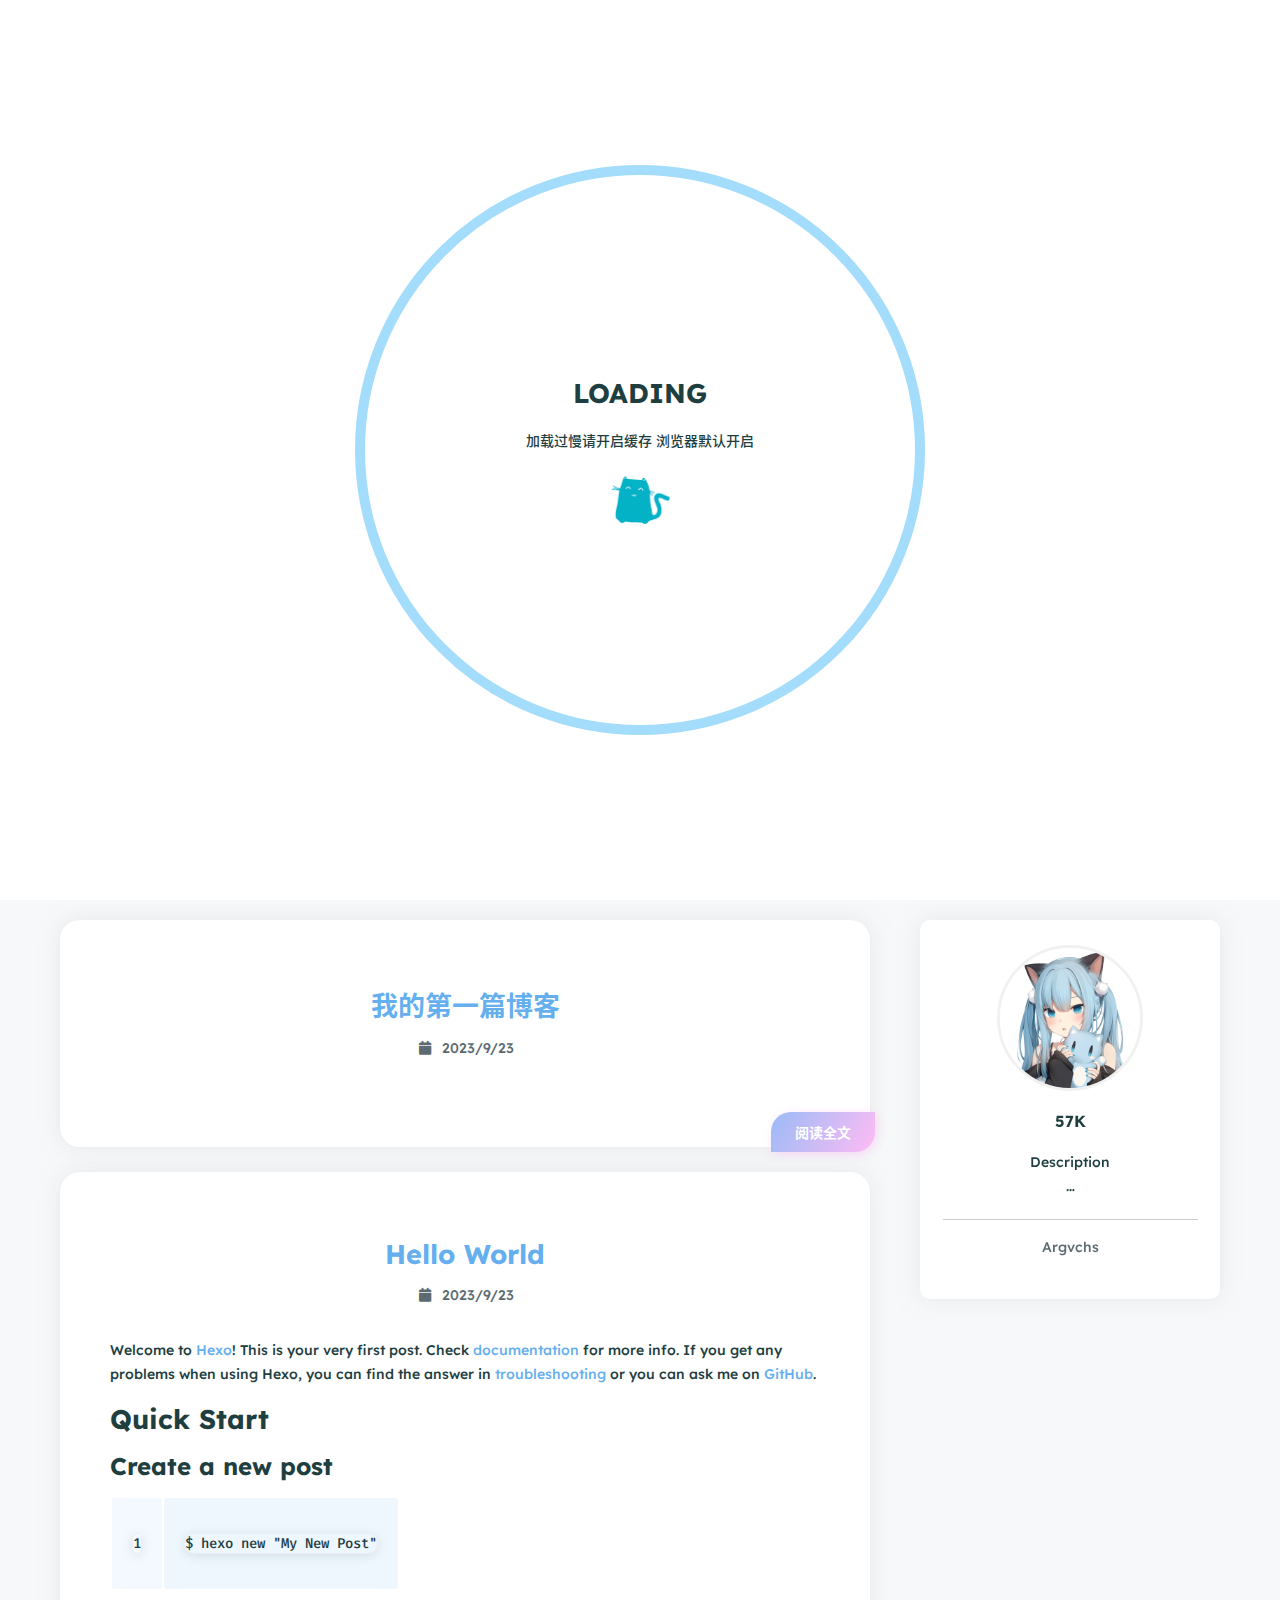
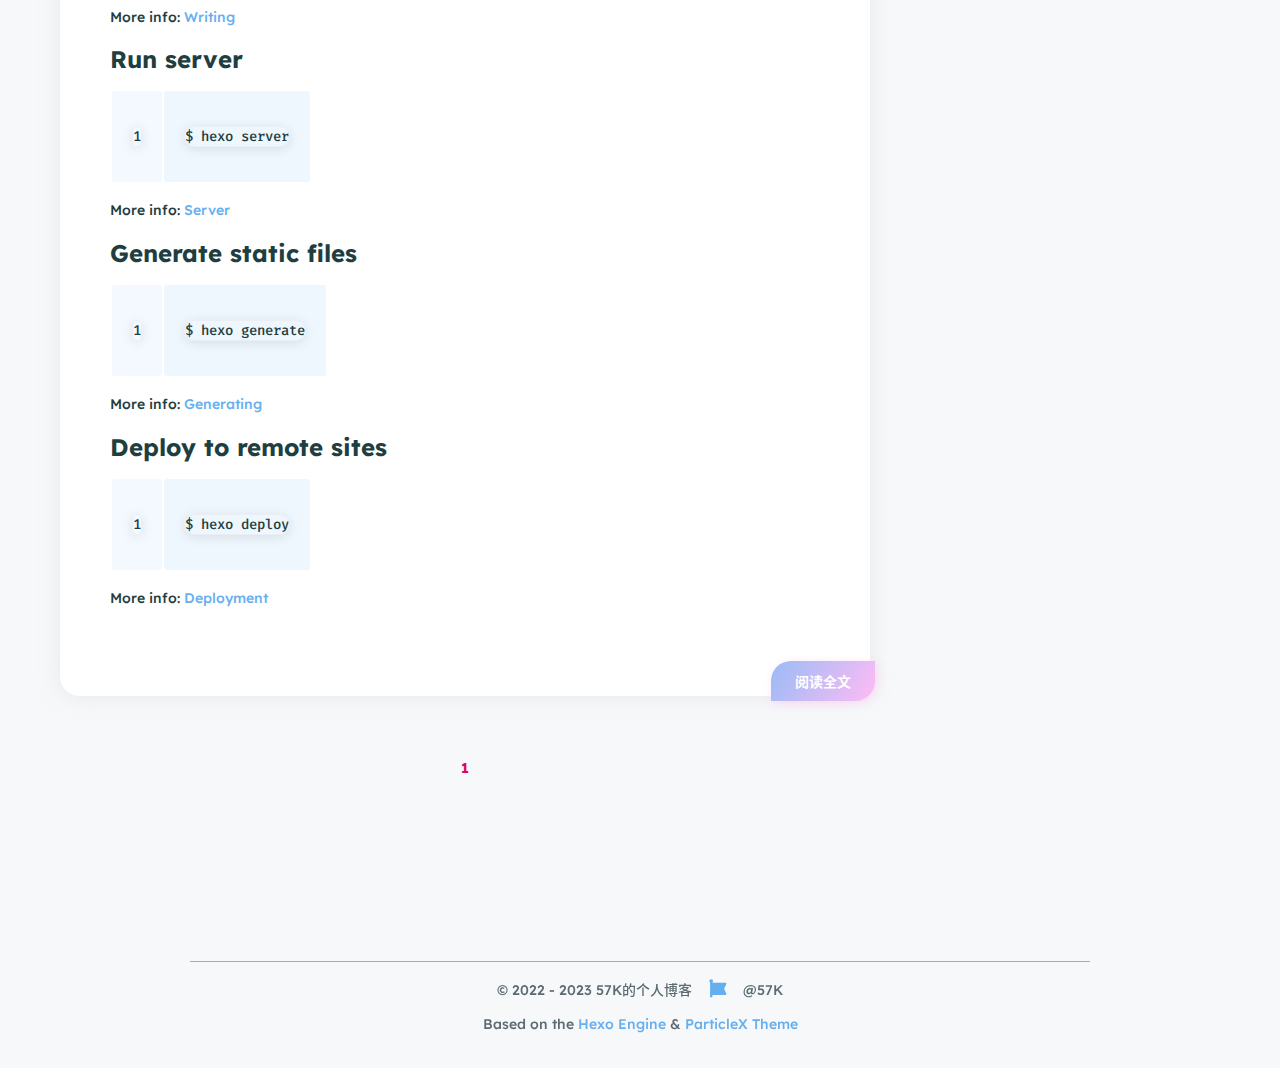
==== index.html @ a61293b7 "Site updated: 2023-09-23 15:09:14" ====
<!DOCTYPE html>
<html lang="zh-Hans">
    <head>
        <meta charset="utf-8" />
        <title>57K的个人博客</title>
        <meta name="author" content="57K" />
        <meta name="description" content="由Hexo+Github搭建" />
        <meta name="keywords" content="记录生活,记录美好" />
        <meta name="viewport" content="width=device-width, initial-scale=1.0, maximum-scale=1.0, user-scalable=0" />
        <link rel="icon" href="/images/avatar.jpg" />
        <script src="https://cdn.staticfile.org/vue/3.3.4/vue.global.prod.min.js"></script>
<link rel="stylesheet" href="https://cdn.staticfile.org/font-awesome/6.4.0/css/all.min.css" />
<link rel="stylesheet" href="/css/fonts.min.css" />
<script> const mixins = {}; </script>

<script src="https://polyfill.io/v3/polyfill.min.js?features=default"></script>


<script src="https://cdn.staticfile.org/highlight.js/11.8.0/highlight.min.js"></script>
<script src="https://cdn.staticfile.org/highlightjs-line-numbers.js/2.8.0/highlightjs-line-numbers.min.js"></script>
<link
    rel="stylesheet"
    href="https://cdn.staticfile.org/highlight.js/11.8.0/styles/github.min.css"
/>
<script src="/js/lib/highlight.js"></script>



<script src="/js/lib/preview.js"></script>





<script src="/js/lib/home.js"></script>

<link rel="stylesheet" href="/css/main.css" />

    <meta name="generator" content="Hexo 6.3.0"></head>
    <body>
        <div id="layout">
            <transition name="fade">
                <div id="loading" v-show="loading">
                    <div id="loading-circle">
                        <h2>LOADING</h2>
                        <p>加载过慢请开启缓存 浏览器默认开启</p>
                        <img src="/images/loading.gif" />
                    </div>
                </div>
            </transition>
            <div id="menu" :class="{ hidden: hiddenMenu, 'menu-color': menuColor}">
    <nav id="desktop-menu">
        <a class="title" href="/">
            <span>57K的个人博客</span>
        </a>
        
        <a href="/">
            <i class="fa-solid fa-house fa-fw"></i>
            <span>&ensp;Home</span>
        </a>
        
        <a href="/about">
            <i class="fa-solid fa-id-card fa-fw"></i>
            <span>&ensp;About</span>
        </a>
        
        <a href="/archives">
            <i class="fa-solid fa-box-archive fa-fw"></i>
            <span>&ensp;Archives</span>
        </a>
        
        <a href="/categories">
            <i class="fa-solid fa-bookmark fa-fw"></i>
            <span>&ensp;Categories</span>
        </a>
        
        <a href="/tags">
            <i class="fa-solid fa-tags fa-fw"></i>
            <span>&ensp;Tags</span>
        </a>
        
    </nav>
    <nav id="mobile-menu">
        <div class="title" @click="showMenuItems = !showMenuItems">
            <i class="fa-solid fa-bars fa-fw"></i>
            <span>&emsp;57K的个人博客</span>
        </div>
        <transition name="slide">
            <div class="items" v-show="showMenuItems">
                
                <a href="/">
                    <div class="item">
                        <div style="min-width: 20px; max-width: 50px; width: 10%">
                            <i class="fa-solid fa-house fa-fw"></i>
                        </div>
                        <div style="min-width: 100px; max-width: 150%; width: 20%">Home</div>
                    </div>
                </a>
                
                <a href="/about">
                    <div class="item">
                        <div style="min-width: 20px; max-width: 50px; width: 10%">
                            <i class="fa-solid fa-id-card fa-fw"></i>
                        </div>
                        <div style="min-width: 100px; max-width: 150%; width: 20%">About</div>
                    </div>
                </a>
                
                <a href="/archives">
                    <div class="item">
                        <div style="min-width: 20px; max-width: 50px; width: 10%">
                            <i class="fa-solid fa-box-archive fa-fw"></i>
                        </div>
                        <div style="min-width: 100px; max-width: 150%; width: 20%">Archives</div>
                    </div>
                </a>
                
                <a href="/categories">
                    <div class="item">
                        <div style="min-width: 20px; max-width: 50px; width: 10%">
                            <i class="fa-solid fa-bookmark fa-fw"></i>
                        </div>
                        <div style="min-width: 100px; max-width: 150%; width: 20%">Categories</div>
                    </div>
                </a>
                
                <a href="/tags">
                    <div class="item">
                        <div style="min-width: 20px; max-width: 50px; width: 10%">
                            <i class="fa-solid fa-tags fa-fw"></i>
                        </div>
                        <div style="min-width: 100px; max-width: 150%; width: 20%">Tags</div>
                    </div>
                </a>
                
            </div>
        </transition>
    </nav>
</div>
<transition name="fade">
    <div id="menu-curtain" @click="showMenuItems = !showMenuItems" v-show="showMenuItems"></div>
</transition>

            <div id="main" :class="loading ? 'into-enter-from': 'into-enter-active'">
                <div id="home-head">
    <div id="home-background" ref="homeBackground" data-images="/images/background.jpg"></div>
    <div id="home-info" @click="homeClick">
        <span class="loop"></span>
        <span class="loop"></span>
        <span class="loop"></span>
        <span class="loop"></span>
        <span class="info">
            <div class="wrap">
                <h1>57K的个人博客</h1>
                <h3>风止于秋水，我止于你。</h3>
                <h5>由Hexo+Github搭建</h5>
            </div>
        </span>
    </div>
</div>
<div id="home-posts-wrap" true ref="homePostsWrap">
    <div id="home-posts">
        

<div class="post">
    <a href="/2023/09/23/%E6%88%91%E7%9A%84%E7%AC%AC%E4%B8%80%E7%AF%87%E5%8D%9A%E5%AE%A2/">
        <h2 class="post-title">我的第一篇博客</h2>
    </a>
    <div class="category-and-date">
        
        <span class="date">
            <span class="icon">
                <i class="fa-solid fa-calendar fa-fw"></i>
            </span>
            2023/9/23
        </span>
        
        
    </div>
    <div class="description">
        <div class="content" v-pre>
            
            
            
        </div>
    </div>
    <div class="post-tags">
        
        
        
    </div>
    <a href="/2023/09/23/%E6%88%91%E7%9A%84%E7%AC%AC%E4%B8%80%E7%AF%87%E5%8D%9A%E5%AE%A2/" class="go-post">阅读全文</a>
</div>

<div class="post">
    <a href="/2023/09/23/hello-world/">
        <h2 class="post-title">Hello World</h2>
    </a>
    <div class="category-and-date">
        
        <span class="date">
            <span class="icon">
                <i class="fa-solid fa-calendar fa-fw"></i>
            </span>
            2023/9/23
        </span>
        
        
    </div>
    <div class="description">
        <div class="content" v-pre>
            
            <p>Welcome to <a target="_blank" rel="noopener" href="https://hexo.io/">Hexo</a>! This is your very first post. Check <a target="_blank" rel="noopener" href="https://hexo.io/docs/">documentation</a> for more info. If you get any problems when using Hexo, you can find the answer in <a target="_blank" rel="noopener" href="https://hexo.io/docs/troubleshooting.html">troubleshooting</a> or you can ask me on <a target="_blank" rel="noopener" href="https://github.com/hexojs/hexo/issues">GitHub</a>.</p>
<h2 id="Quick-Start"><a href="#Quick-Start" class="headerlink" title="Quick Start"></a>Quick Start</h2><h3 id="Create-a-new-post"><a href="#Create-a-new-post" class="headerlink" title="Create a new post"></a>Create a new post</h3><figure class="highlight bash"><table><tr><td class="gutter"><pre><span class="line">1</span><br></pre></td><td class="code"><pre><span class="line">$ hexo new <span class="string">&quot;My New Post&quot;</span></span><br></pre></td></tr></table></figure>

<p>More info: <a target="_blank" rel="noopener" href="https://hexo.io/docs/writing.html">Writing</a></p>
<h3 id="Run-server"><a href="#Run-server" class="headerlink" title="Run server"></a>Run server</h3><figure class="highlight bash"><table><tr><td class="gutter"><pre><span class="line">1</span><br></pre></td><td class="code"><pre><span class="line">$ hexo server</span><br></pre></td></tr></table></figure>

<p>More info: <a target="_blank" rel="noopener" href="https://hexo.io/docs/server.html">Server</a></p>
<h3 id="Generate-static-files"><a href="#Generate-static-files" class="headerlink" title="Generate static files"></a>Generate static files</h3><figure class="highlight bash"><table><tr><td class="gutter"><pre><span class="line">1</span><br></pre></td><td class="code"><pre><span class="line">$ hexo generate</span><br></pre></td></tr></table></figure>

<p>More info: <a target="_blank" rel="noopener" href="https://hexo.io/docs/generating.html">Generating</a></p>
<h3 id="Deploy-to-remote-sites"><a href="#Deploy-to-remote-sites" class="headerlink" title="Deploy to remote sites"></a>Deploy to remote sites</h3><figure class="highlight bash"><table><tr><td class="gutter"><pre><span class="line">1</span><br></pre></td><td class="code"><pre><span class="line">$ hexo deploy</span><br></pre></td></tr></table></figure>

<p>More info: <a target="_blank" rel="noopener" href="https://hexo.io/docs/one-command-deployment.html">Deployment</a></p>

            
        </div>
    </div>
    <div class="post-tags">
        
        
        
    </div>
    <a href="/2023/09/23/hello-world/" class="go-post">阅读全文</a>
</div>


        <div class="page-current">
    
    <span class="current">1</span>
    
    
    
    
</div>

    </div>
    
    <div id="home-card">
        <div id="card-style">
    <div id="card-div">
        <div class="avatar">
            <img src="/images/avatar.jpg" alt="avatar" />
        </div>
        <div class="name">57K</div>
        <div class="description">
            <p>Description<br>…</p>

        </div>
        
        
        <div class="friend-links">
            
            <div class="friend-link">
                <a target="_blank" rel="noopener" href="https://argvchs.github.io">Argvchs</a>
            </div>
            
        </div>
        
    </div>
</div>

    </div>
    
</div>

                <footer id="footer">
    <div id="footer-wrap">
        <div>
            &copy;
            2022 - 2023 57K的个人博客
            <span id="footer-icon">
                <i class="fa-solid fa-font-awesome fa-fw"></i>
            </span>
            &commat;57K
        </div>
        <div>
            Based on the <a target="_blank" rel="noopener" href="https://hexo.io">Hexo Engine</a> &amp;
            <a target="_blank" rel="noopener" href="https://github.com/theme-particlex/hexo-theme-particlex">ParticleX Theme</a>
        </div>
        
    </div>
</footer>

            </div>
            
            <transition name="fade">
                <div id="preview" ref="preview" v-show="previewShow">
                    <img id="preview-content" ref="previewContent" />
                </div>
            </transition>
            
        </div>
        <script src="/js/main.js"></script>
        
    </body>
</html>
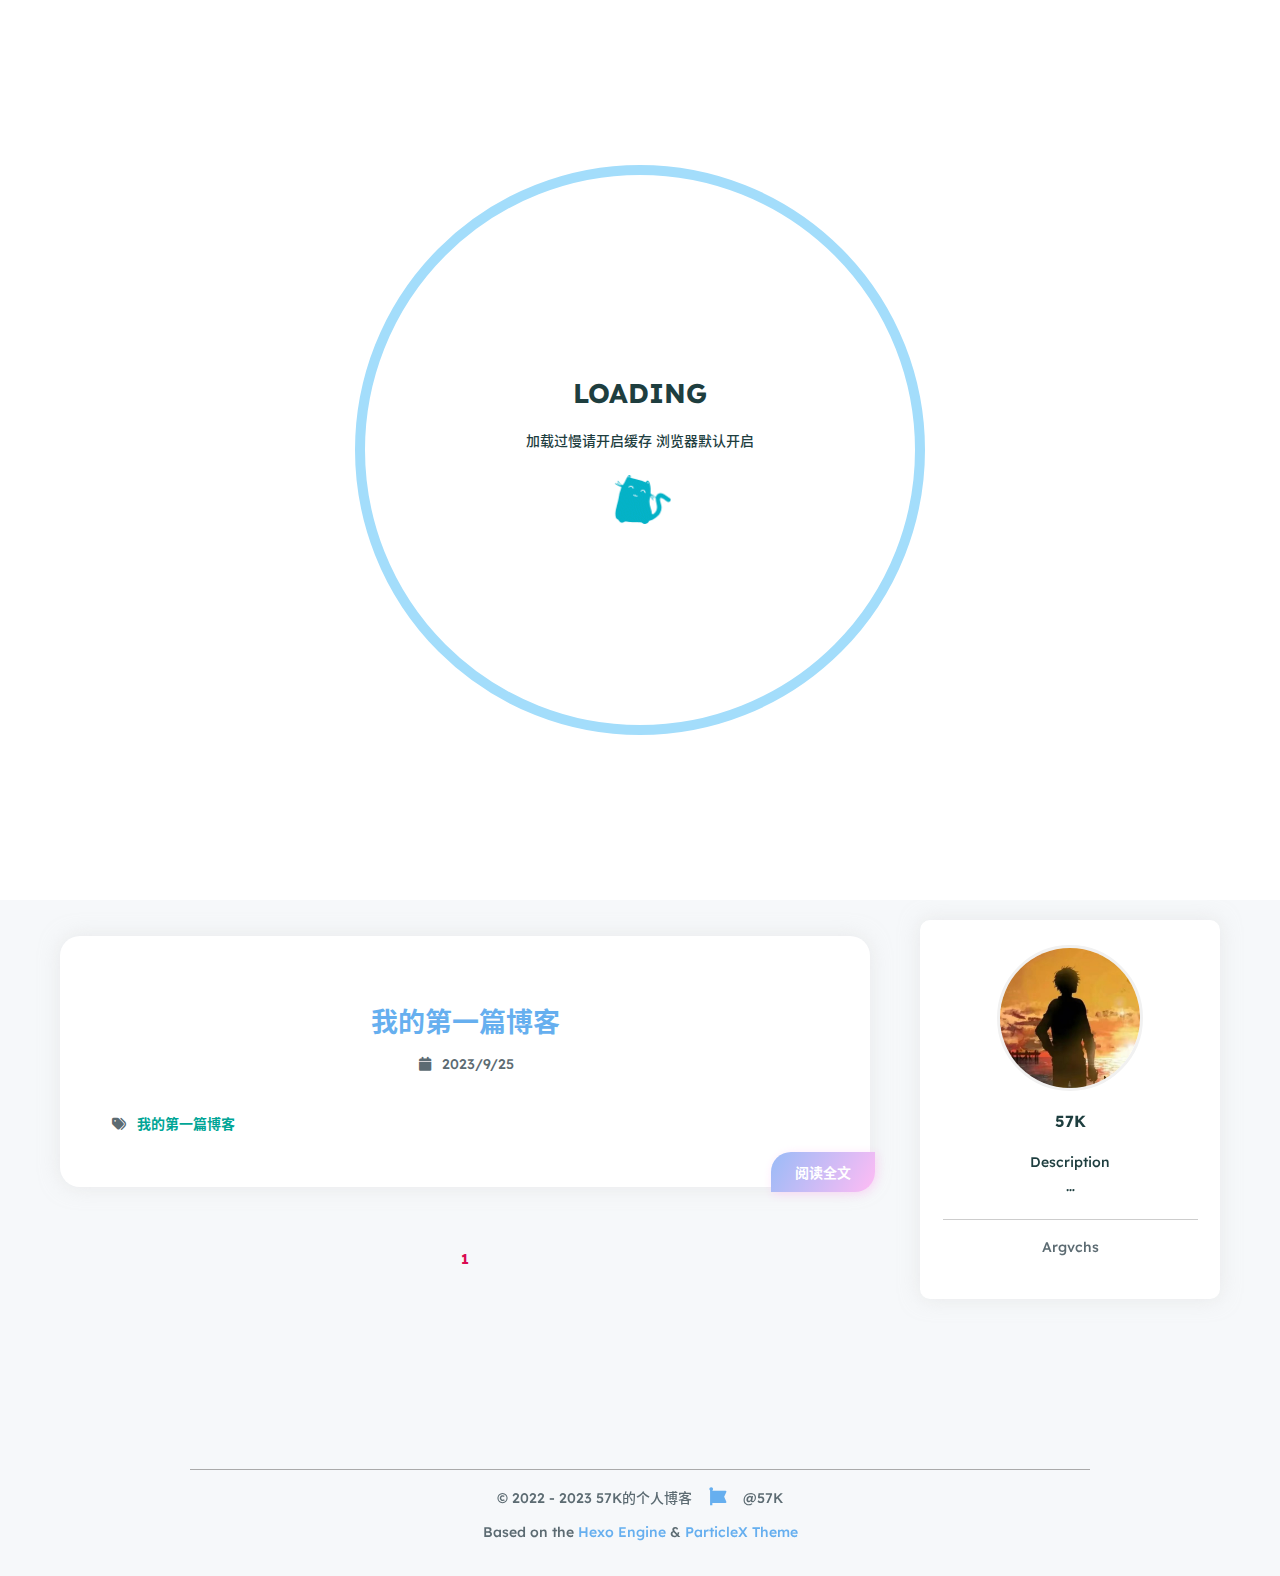
==== commit d34b141f: "Site updated: 2023-09-25 13:52:32" ====
--- a/index.html
+++ b/index.html
@@ -164,7 +164,7 @@
         
 
 <div class="post">
-    <a href="/2023/09/23/%E6%88%91%E7%9A%84%E7%AC%AC%E4%B8%80%E7%AF%87%E5%8D%9A%E5%AE%A2/">
+    <a href="/2023/09/25/%E6%88%91%E7%9A%84%E7%AC%AC%E4%B8%80%E7%AF%87%E5%8D%9A%E5%AE%A2/">
         <h2 class="post-title">我的第一篇博客</h2>
     </a>
     <div class="category-and-date">
@@ -173,7 +173,7 @@
             <span class="icon">
                 <i class="fa-solid fa-calendar fa-fw"></i>
             </span>
-            2023/9/23
+            2023/9/25
         </span>
         
         
@@ -187,53 +187,19 @@
     </div>
     <div class="post-tags">
         
-        
-        
-    </div>
-    <a href="/2023/09/23/%E6%88%91%E7%9A%84%E7%AC%AC%E4%B8%80%E7%AF%87%E5%8D%9A%E5%AE%A2/" class="go-post">阅读全文</a>
-</div>
-
-<div class="post">
-    <a href="/2023/09/23/hello-world/">
-        <h2 class="post-title">Hello World</h2>
-    </a>
-    <div class="category-and-date">
-        
-        <span class="date">
-            <span class="icon">
-                <i class="fa-solid fa-calendar fa-fw"></i>
-            </span>
-            2023/9/23
-        </span>
-        
-        
-    </div>
-    <div class="description">
-        <div class="content" v-pre>
-            
-            <p>Welcome to <a target="_blank" rel="noopener" href="https://hexo.io/">Hexo</a>! This is your very first post. Check <a target="_blank" rel="noopener" href="https://hexo.io/docs/">documentation</a> for more info. If you get any problems when using Hexo, you can find the answer in <a target="_blank" rel="noopener" href="https://hexo.io/docs/troubleshooting.html">troubleshooting</a> or you can ask me on <a target="_blank" rel="noopener" href="https://github.com/hexojs/hexo/issues">GitHub</a>.</p>
-<h2 id="Quick-Start"><a href="#Quick-Start" class="headerlink" title="Quick Start"></a>Quick Start</h2><h3 id="Create-a-new-post"><a href="#Create-a-new-post" class="headerlink" title="Create a new post"></a>Create a new post</h3><figure class="highlight bash"><table><tr><td class="gutter"><pre><span class="line">1</span><br></pre></td><td class="code"><pre><span class="line">$ hexo new <span class="string">&quot;My New Post&quot;</span></span><br></pre></td></tr></table></figure>
-
-<p>More info: <a target="_blank" rel="noopener" href="https://hexo.io/docs/writing.html">Writing</a></p>
-<h3 id="Run-server"><a href="#Run-server" class="headerlink" title="Run server"></a>Run server</h3><figure class="highlight bash"><table><tr><td class="gutter"><pre><span class="line">1</span><br></pre></td><td class="code"><pre><span class="line">$ hexo server</span><br></pre></td></tr></table></figure>
-
-<p>More info: <a target="_blank" rel="noopener" href="https://hexo.io/docs/server.html">Server</a></p>
-<h3 id="Generate-static-files"><a href="#Generate-static-files" class="headerlink" title="Generate static files"></a>Generate static files</h3><figure class="highlight bash"><table><tr><td class="gutter"><pre><span class="line">1</span><br></pre></td><td class="code"><pre><span class="line">$ hexo generate</span><br></pre></td></tr></table></figure>
-
-<p>More info: <a target="_blank" rel="noopener" href="https://hexo.io/docs/generating.html">Generating</a></p>
-<h3 id="Deploy-to-remote-sites"><a href="#Deploy-to-remote-sites" class="headerlink" title="Deploy to remote sites"></a>Deploy to remote sites</h3><figure class="highlight bash"><table><tr><td class="gutter"><pre><span class="line">1</span><br></pre></td><td class="code"><pre><span class="line">$ hexo deploy</span><br></pre></td></tr></table></figure>
-
-<p>More info: <a target="_blank" rel="noopener" href="https://hexo.io/docs/one-command-deployment.html">Deployment</a></p>
-
-            
-        </div>
-    </div>
-    <div class="post-tags">
-        
-        
-        
-    </div>
-    <a href="/2023/09/23/hello-world/" class="go-post">阅读全文</a>
+        <span class="icon">
+            <i class="fa-solid fa-tags fa-fw"></i>
+        </span>
+        
+        
+        
+        <span class="tag">
+            
+            <a href="/tags/%E6%88%91%E7%9A%84%E7%AC%AC%E4%B8%80%E7%AF%87%E5%8D%9A%E5%AE%A2/" style="color: #00a596">我的第一篇博客</a>
+        </span>
+        
+    </div>
+    <a href="/2023/09/25/%E6%88%91%E7%9A%84%E7%AC%AC%E4%B8%80%E7%AF%87%E5%8D%9A%E5%AE%A2/" class="go-post">阅读全文</a>
 </div>
 
 
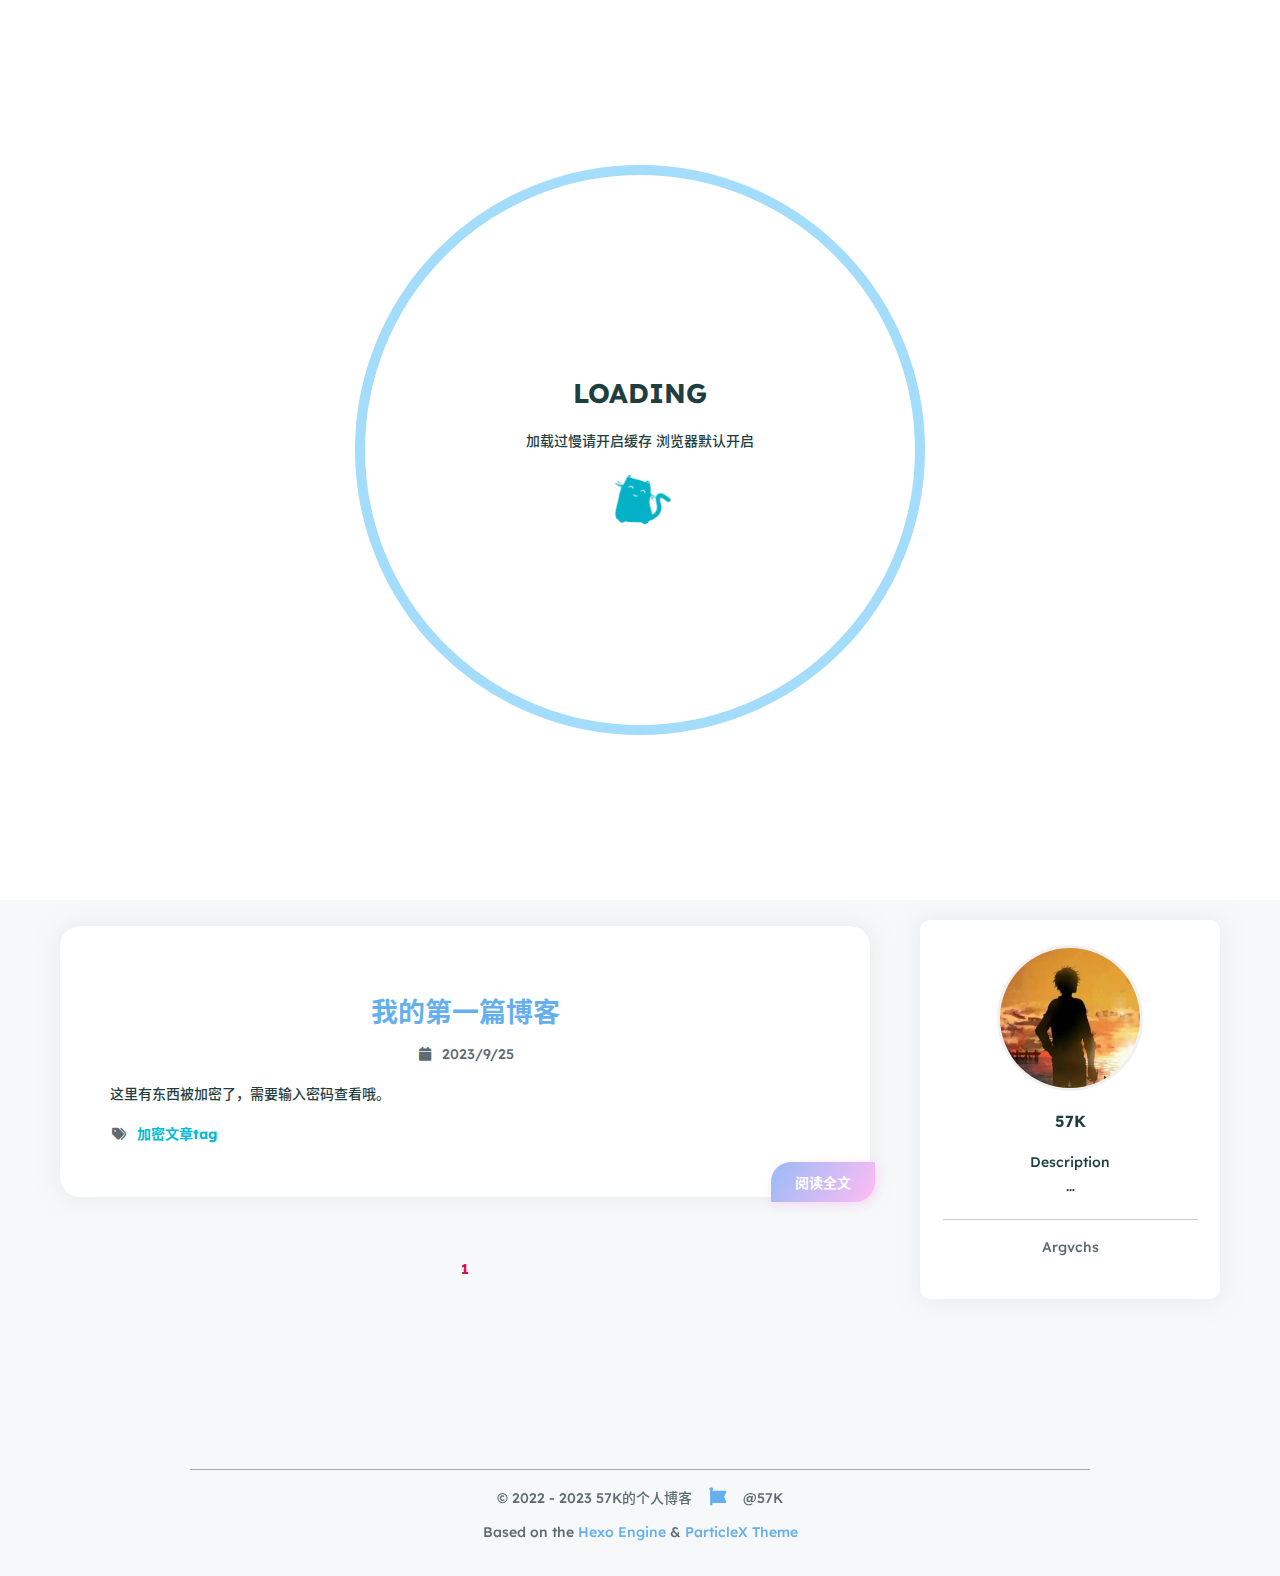
==== commit 420bd443: "Site updated: 2023-09-25 14:30:06" ====
--- a/index.html
+++ b/index.html
@@ -181,7 +181,7 @@
     <div class="description">
         <div class="content" v-pre>
             
-            
+            这里有东西被加密了，需要输入密码查看哦。
             
         </div>
     </div>
@@ -195,7 +195,7 @@
         
         <span class="tag">
             
-            <a href="/tags/%E6%88%91%E7%9A%84%E7%AC%AC%E4%B8%80%E7%AF%87%E5%8D%9A%E5%AE%A2/" style="color: #00a596">我的第一篇博客</a>
+            <a href="/tags/%E5%8A%A0%E5%AF%86%E6%96%87%E7%AB%A0tag/" style="color: #00bcd4">加密文章tag</a>
         </span>
         
     </div>
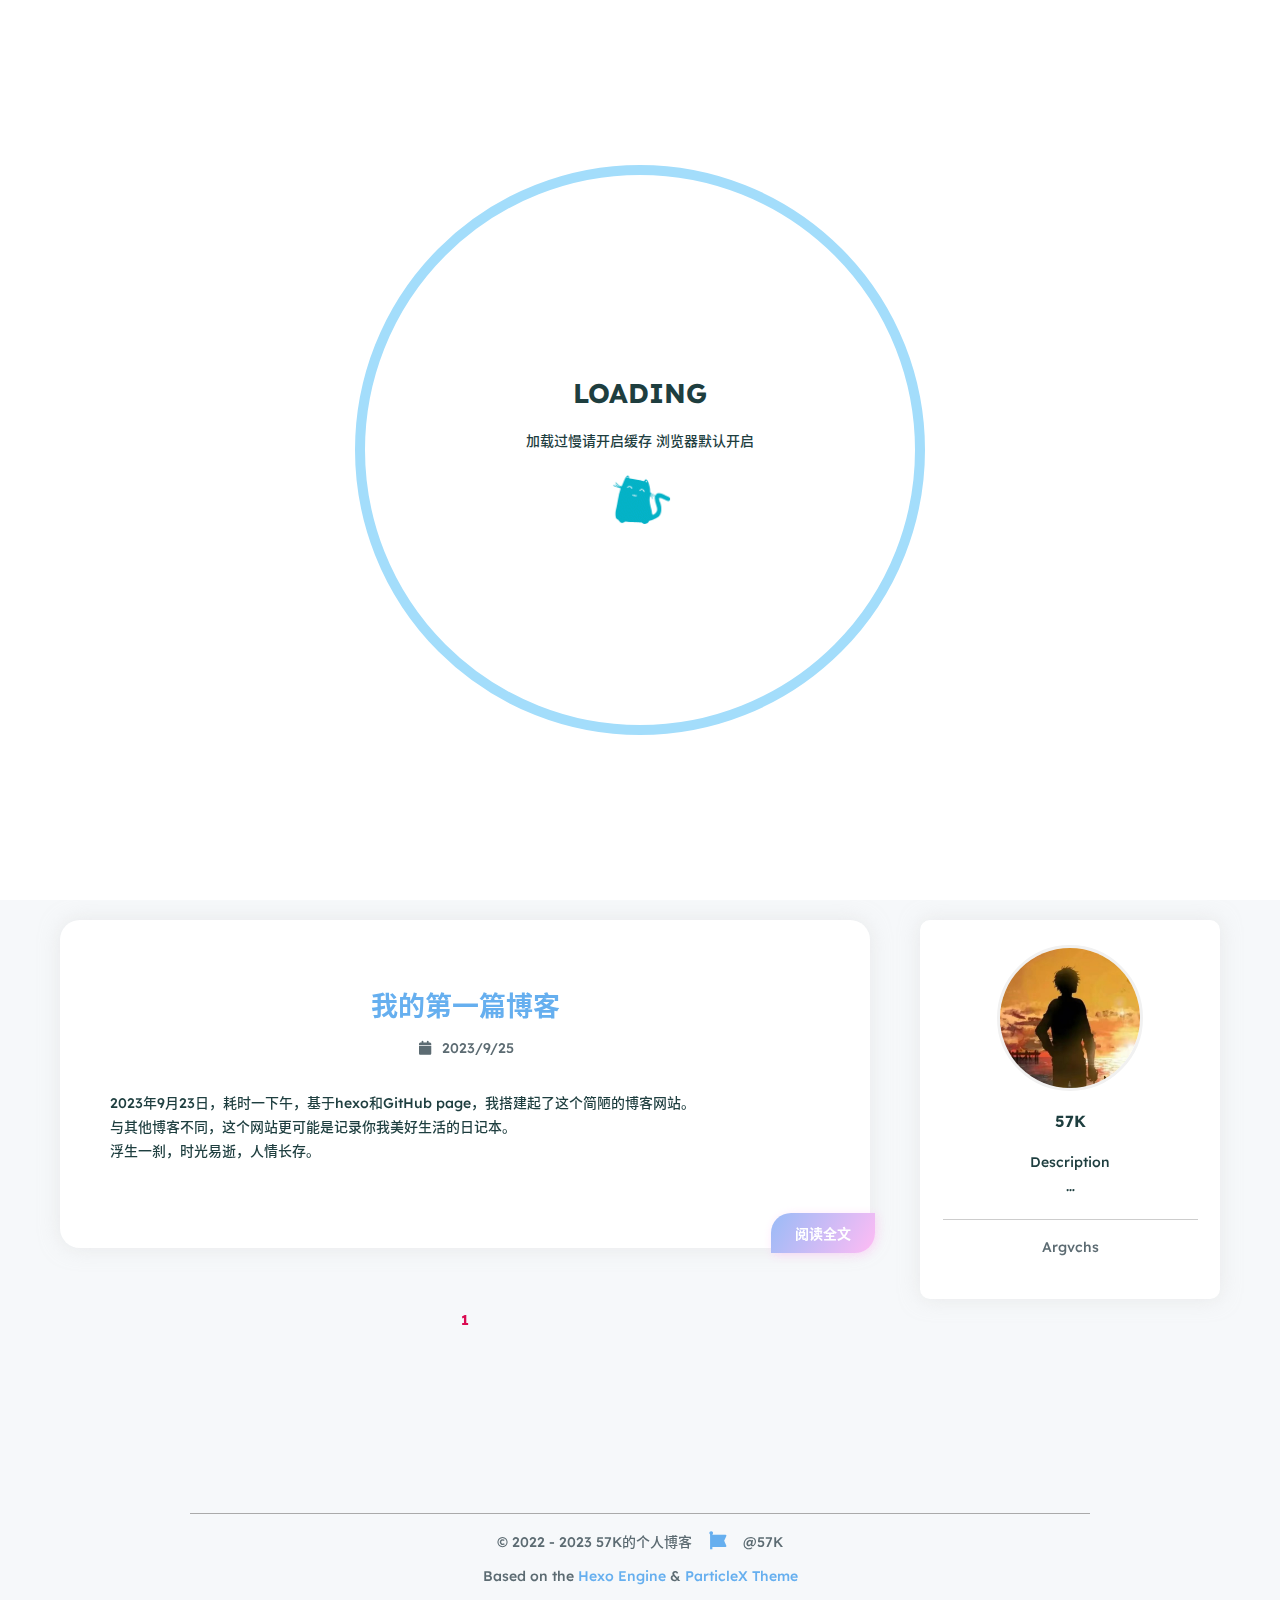
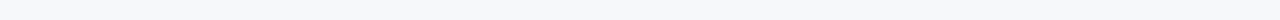
==== commit 0dd75e56: "Site updated: 2023-09-25 15:31:20" ====
--- a/index.html
+++ b/index.html
@@ -181,22 +181,14 @@
     <div class="description">
         <div class="content" v-pre>
             
-            这里有东西被加密了，需要输入密码查看哦。
+            <p>2023年9月23日，耗时一下午，基于hexo和GitHub page，我搭建起了这个简陋的博客网站。<br>与其他博客不同，这个网站更可能是记录你我美好生活的日记本。<br>浮生一刹，时光易逝，人情长存。</p>
+
             
         </div>
     </div>
     <div class="post-tags">
         
-        <span class="icon">
-            <i class="fa-solid fa-tags fa-fw"></i>
-        </span>
-        
-        
-        
-        <span class="tag">
-            
-            <a href="/tags/%E5%8A%A0%E5%AF%86%E6%96%87%E7%AB%A0tag/" style="color: #00bcd4">加密文章tag</a>
-        </span>
+        
         
     </div>
     <a href="/2023/09/25/%E6%88%91%E7%9A%84%E7%AC%AC%E4%B8%80%E7%AF%87%E5%8D%9A%E5%AE%A2/" class="go-post">阅读全文</a>
@@ -273,3 +265,14 @@
         
     </body>
 </html>
+<canvas
+    id="fireworks"
+    style="position: fixed; top: 0; left: 0; width: 100vw; height: 100vh; pointer-events: none; z-index: 32767"
+></canvas>
+<script src="https://cdn.staticfile.org/animejs/3.2.1/anime.min.js"></script>
+<script src="/js/fireworks.min.js"></script>
+<canvas
+    id="background"
+    style="position: fixed; top: 0; left: 0; width: 100vw; height: 100vh; pointer-events: none; z-index: -1"
+></canvas>
+<script src="/js/background.min.js"></script>
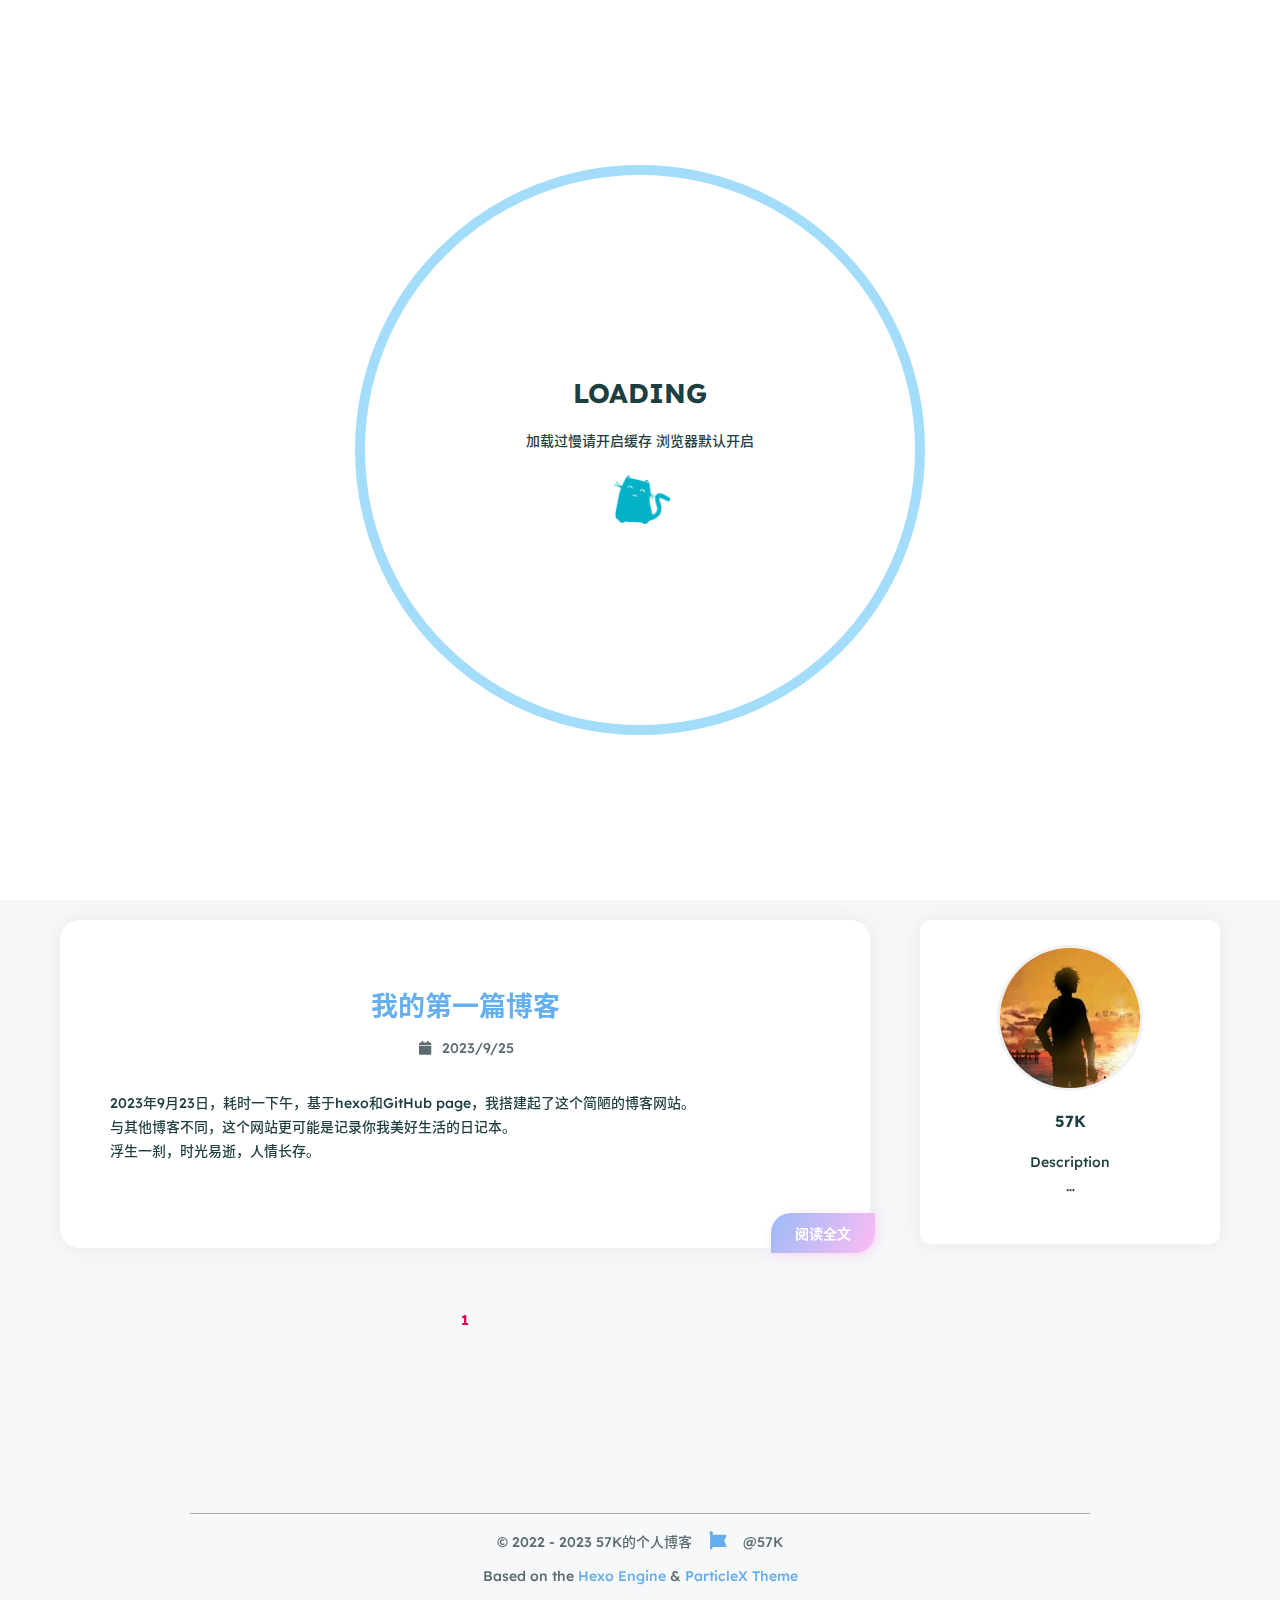
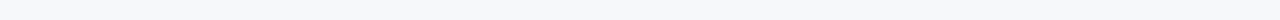
==== commit c62b3612: "Site updated: 2023-09-25 16:49:53" ====
--- a/index.html
+++ b/index.html
@@ -70,16 +70,6 @@
             <span>&ensp;Archives</span>
         </a>
         
-        <a href="/categories">
-            <i class="fa-solid fa-bookmark fa-fw"></i>
-            <span>&ensp;Categories</span>
-        </a>
-        
-        <a href="/tags">
-            <i class="fa-solid fa-tags fa-fw"></i>
-            <span>&ensp;Tags</span>
-        </a>
-        
     </nav>
     <nav id="mobile-menu">
         <div class="title" @click="showMenuItems = !showMenuItems">
@@ -113,24 +103,6 @@
                             <i class="fa-solid fa-box-archive fa-fw"></i>
                         </div>
                         <div style="min-width: 100px; max-width: 150%; width: 20%">Archives</div>
-                    </div>
-                </a>
-                
-                <a href="/categories">
-                    <div class="item">
-                        <div style="min-width: 20px; max-width: 50px; width: 10%">
-                            <i class="fa-solid fa-bookmark fa-fw"></i>
-                        </div>
-                        <div style="min-width: 100px; max-width: 150%; width: 20%">Categories</div>
-                    </div>
-                </a>
-                
-                <a href="/tags">
-                    <div class="item">
-                        <div style="min-width: 20px; max-width: 50px; width: 10%">
-                            <i class="fa-solid fa-tags fa-fw"></i>
-                        </div>
-                        <div style="min-width: 100px; max-width: 150%; width: 20%">Tags</div>
                     </div>
                 </a>
                 
@@ -219,20 +191,13 @@
         </div>
         
         
-        <div class="friend-links">
-            
-            <div class="friend-link">
-                <a target="_blank" rel="noopener" href="https://argvchs.github.io">Argvchs</a>
-            </div>
-            
-        </div>
-        
-    </div>
-</div>
-
-    </div>
-    
-</div>
+    </div>
+</div>
+
+    </div>
+    
+</div>
+
 
                 <footer id="footer">
     <div id="footer-wrap">
@@ -276,3 +241,6 @@
     style="position: fixed; top: 0; left: 0; width: 100vw; height: 100vh; pointer-events: none; z-index: -1"
 ></canvas>
 <script src="/js/background.min.js"></script>
+<div id="cursor"></div>
+<link rel="stylesheet" href="/css/cursor.min.css" />
+<script src="/js/cursor.min.js"></script>
